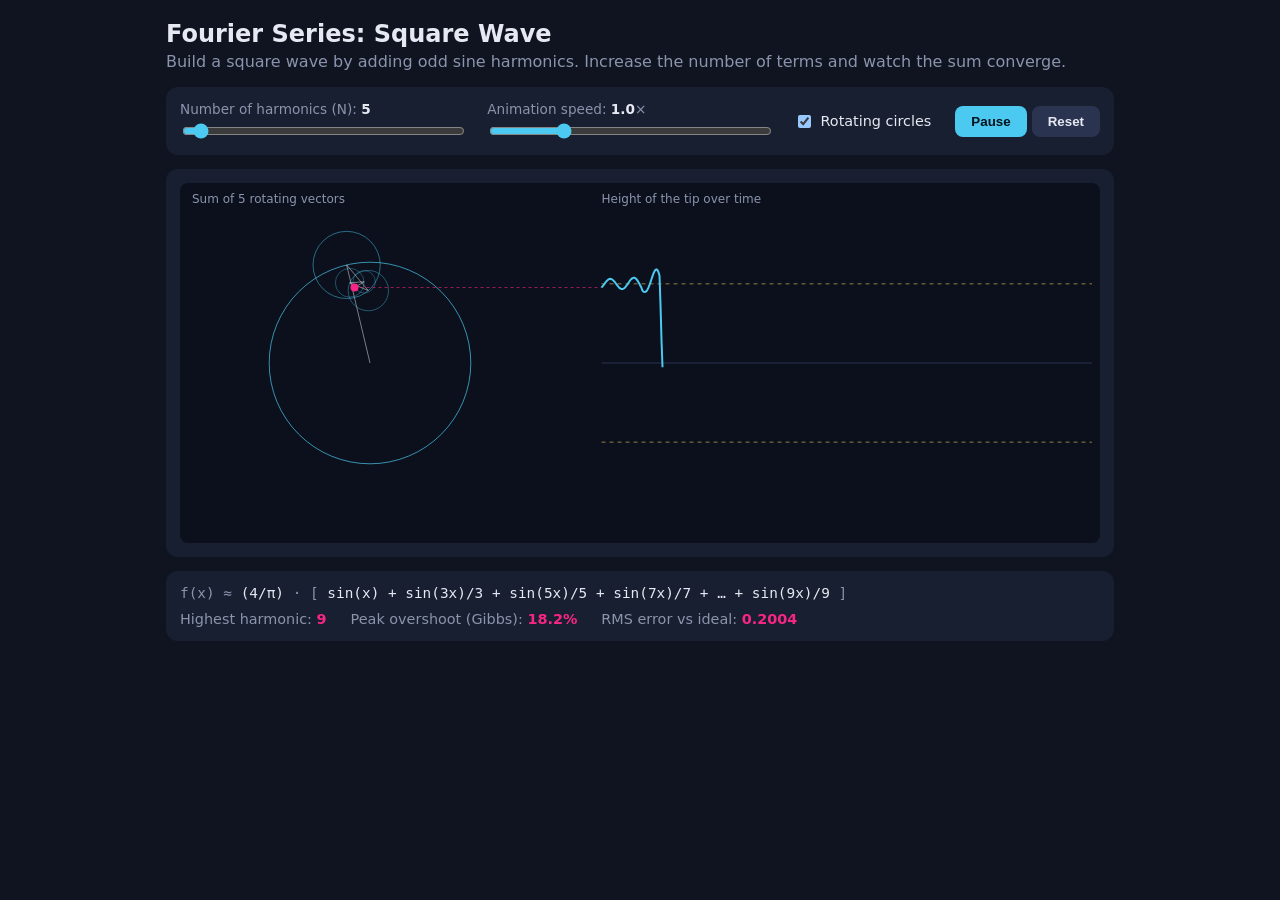
==== fourier.html @ dd46ed5b "Add files via upload" ====
<!DOCTYPE html>
<html lang="en">
<head>
<meta charset="UTF-8">
<meta name="viewport" content="width=device-width, initial-scale=1">
<title>Fourier Square Wave</title>
<style>
  :root {
    color-scheme: dark;
    --bg: #0f1420; --panel: #181f31; --text: #e6e9f2; --muted: #8b94ad;
    --accent: #4cc9f0; --accent2: #f72585; --grid: #2a3350; --ideal: #ffd166;
    --stage: #0b101c; --btn2: #2a3350; --btn-text: #04121a; --vec: 230,233,242; --ring: 76,201,240;
  }
  :root[data-theme="light"] {
    color-scheme: light;
    --bg: #f6f3ea; --panel: #ffffff; --text: #14183a; --muted: #566074;
    --accent: #0b7aa8; --accent2: #c0185f; --grid: #cfd4e2; --ideal: #a8730a;
    --stage: #fbfaf5; --btn2: #e3e6f0; --btn-text: #ffffff; --vec: 20,24,58; --ring: 11,122,168;
  }
  * { box-sizing: border-box; }
  body { margin: 0; background: var(--bg); color: var(--text);
    font-family: system-ui, -apple-system, "Segoe UI", Roboto, sans-serif; }
  .wrap { max-width: 980px; margin: 0 auto; padding: 20px 16px 40px; }
  h1 { font-size: 1.5rem; margin: 0 0 4px; }
  p.sub { color: var(--muted); margin: 0 0 16px; }
  .panel { background: var(--panel); border-radius: 12px; padding: 14px; margin-bottom: 14px; }
  canvas { width: 100%; display: block; border-radius: 8px; background: var(--stage); }
  .controls { display: flex; flex-wrap: wrap; gap: 16px 24px; align-items: center; }
  .ctl { display: flex; flex-direction: column; gap: 4px; min-width: 200px; flex: 1; }
  .ctl label { font-size: .85rem; color: var(--muted); }
  .ctl b { color: var(--text); }
  input[type=range] { width: 100%; accent-color: var(--accent); }
  .checks { display: flex; flex-wrap: wrap; gap: 14px; font-size: .9rem; }
  .checks label { display: flex; align-items: center; gap: 6px; cursor: pointer; }
  button { background: var(--accent); color: var(--btn-text); border: 0; border-radius: 8px;
    padding: 8px 16px; font-weight: 600; cursor: pointer; }
  button.secondary { background: var(--btn2); color: var(--text); }
  .formula { font-family: ui-monospace, Menlo, Consolas, monospace; font-size: .9rem;
    color: var(--muted); overflow-x: auto; white-space: nowrap; }
  .formula span { color: var(--text); }
  .stats { display: flex; gap: 24px; flex-wrap: wrap; font-size: .9rem; color: var(--muted); }
  .stats b { color: var(--accent2); }
  .legend { display:flex; gap:16px; flex-wrap:wrap; font-size:.8rem; color:var(--muted); margin-top:8px; }
  .legend i { display:inline-block; width:14px; height:3px; margin-right:6px; vertical-align:middle; }
</style>
</head>
<body>
<div class="wrap">
  <h1>Fourier Series: Square Wave</h1>
  <p class="sub">Build a square wave by adding odd sine harmonics. Increase the number of terms and watch the sum converge.</p>

  <div class="panel">
    <div class="controls">
      <div class="ctl">
        <label>Number of harmonics (N): <b id="nVal">5</b></label>
        <input type="range" id="n" min="1" max="100" value="5">
      </div>
      <div class="ctl">
        <label>Animation speed: <b id="sVal">1.0</b>×</label>
        <input type="range" id="speed" min="0" max="4" step="0.1" value="1">
      </div>
      <div class="checks">
        <label><input type="checkbox" id="showCircles" checked> Rotating circles</label>
      </div>
      <div>
        <button id="play">Pause</button>
        <button id="reset" class="secondary">Reset</button>
      </div>
    </div>
  </div>

  <div class="panel">
    <canvas id="anim" height="360"></canvas>
  </div>


  <div class="panel">
    <div class="formula" id="formula"></div>
    <div class="stats" style="margin-top:10px">
      <span>Highest harmonic: <b id="hMax">–</b></span>
      <span>Peak overshoot (Gibbs): <b id="gibbs">–</b></span>
      <span>RMS error vs ideal: <b id="rms">–</b></span>
    </div>
  </div>
</div>

<script>
(function () {
  const $ = id => document.getElementById(id);
  const nSlider = $('n'), speedSlider = $('speed');
  const anim = $('anim');
  const actx = anim.getContext('2d');
  const css = getComputedStyle(document.documentElement);
  let cache = {};
  const C = k => cache[k] || (cache[k] = css.getPropertyValue(k).trim());
  const refreshColors = () => { cache = {}; };

  let N = 5, speed = 1, playing = true, t = 0, last = performance.now();
  let trace = [];

  function fit(canvas, ctx) {
    const dpr = window.devicePixelRatio || 1;
    const w = canvas.clientWidth, h = parseInt(canvas.getAttribute('height'));
    if (canvas.width !== Math.round(w * dpr) || canvas.height !== Math.round(h * dpr)) {
      canvas.width = Math.round(w * dpr); canvas.height = Math.round(h * dpr);
      trace = [];
    }
    ctx.setTransform(dpr, 0, 0, dpr, 0, 0);
    return { w, h };
  }

  // partial sum of square wave: (4/pi) * sum_{k=1..N} sin((2k-1)x)/(2k-1)
  function fs(x, n) {
    let s = 0;
    for (let k = 1; k <= n; k++) { const m = 2 * k - 1; s += Math.sin(m * x) / m; }
    return 4 / Math.PI * s;
  }
  const ideal = x => (Math.sin(x) >= 0 ? 1 : -1);

  function drawAnim() {
    const { w, h } = fit(anim, actx);
    const g = actx;
    g.clearRect(0, 0, w, h);
    const cy = h / 2, R = Math.min(h * 0.28, w * 0.14);
    const cx = Math.min(w * 0.22, 190);
    const waveX = cx + R * 1.9 + 40;
    const waveW = w - waveX - 16;

    // axes
    g.strokeStyle = C('--grid'); g.lineWidth = 1;
    g.beginPath(); g.moveTo(waveX, cy); g.lineTo(w - 8, cy); g.stroke();
    // Ideal square-wave levels (±1) sit at height `scale`; the first circle has radius 4/π · scale = R
    const scale = R * Math.PI / 4;
    g.strokeStyle = C('--ideal'); g.globalAlpha = .55;
    g.setLineDash([4, 4]);
    [-1, 1].forEach(v => { g.beginPath(); g.moveTo(waveX, cy - v * scale); g.lineTo(w - 8, cy - v * scale); g.stroke(); });
    g.setLineDash([]); g.globalAlpha = 1;

    let x = cx, y = cy;
    const showC = $('showCircles').checked;
    for (let k = 1; k <= N; k++) {
      const m = 2 * k - 1;
      const r = 4 / (Math.PI * m) * scale;
      const nx = x + r * Math.cos(m * t);
      const ny = y - r * Math.sin(m * t);
      if (showC) {
        g.strokeStyle = 'rgba(' + C('--ring') + ',' + Math.max(0.15, 0.7 / Math.sqrt(k)) + ')';
        g.lineWidth = 1;
        g.beginPath(); g.arc(x, y, r, 0, Math.PI * 2); g.stroke();
        g.strokeStyle = 'rgba(' + C('--vec') + ',.5)';
        g.beginPath(); g.moveTo(x, y); g.lineTo(nx, ny); g.stroke();
      }
      x = nx; y = ny;
    }
    // tip
    g.fillStyle = C('--accent2');
    g.beginPath(); g.arc(x, y, 4, 0, Math.PI * 2); g.fill();

    // connector
    g.strokeStyle = C('--accent2'); g.globalAlpha = .6; g.lineWidth = 1;
    g.setLineDash([3, 3]);
    g.beginPath(); g.moveTo(x, y); g.lineTo(waveX, y); g.stroke();
    g.setLineDash([]); g.globalAlpha = 1;

    // trace
    trace.unshift(y);
    const maxPts = Math.floor(waveW);
    if (trace.length > maxPts) trace.length = maxPts;
    g.strokeStyle = C('--accent'); g.lineWidth = 2;
    g.beginPath();
    trace.forEach((v, i) => { const px = waveX + i; i ? g.lineTo(px, v) : g.moveTo(px, v); });
    g.stroke();

    // labels
    g.fillStyle = C('--muted'); g.font = '12px system-ui';
    g.fillText('Sum of ' + N + ' rotating vectors', 12, 20);
    g.fillText('Height of the tip over time', waveX, 20);
  }

  function updateInfo() {
    $('nVal').textContent = N;
    $('hMax').textContent = (2 * N - 1) + (N === 1 ? ' (fundamental only)' : '');
    // overshoot and rms over (0, pi)
    let peak = 0, se = 0, cnt = 0;
    const M = 4000;
    for (let i = 1; i < M; i++) {
      const x = Math.PI * i / M;
      const v = fs(x, N);
      if (v > peak) peak = v;
      const e = v - 1; se += e * e; cnt++;
    }
    $('gibbs').textContent = ((peak - 1) * 100).toFixed(1) + '%';
    $('rms').textContent = Math.sqrt(se / cnt).toFixed(4);
    const terms = [];
    const show = Math.min(N, 4);
    for (let k = 1; k <= show; k++) {
      const m = 2 * k - 1;
      terms.push(m === 1 ? 'sin(x)' : 'sin(' + m + 'x)/' + m);
    }
    $('formula').innerHTML = 'f(x) ≈ <span>(4/π)</span> · [ <span>' + terms.join(' + ') +
      (N > show ? ' + … + sin(' + (2 * N - 1) + 'x)/' + (2 * N - 1) : '') + '</span> ]';
  }

  function frame(now) {
    const dt = (now - last) / 1000; last = now;
    if (playing) t += dt * speed * 1.6;
    drawAnim();
    requestAnimationFrame(frame);
  }

  nSlider.addEventListener('input', () => { N = +nSlider.value; trace = []; updateInfo(); });
  speedSlider.addEventListener('input', () => { speed = +speedSlider.value; $('sVal').textContent = speed.toFixed(1); });
  $('play').addEventListener('click', () => { playing = !playing; $('play').textContent = playing ? 'Pause' : 'Play'; });
  $('reset').addEventListener('click', () => { t = 0; trace = []; });
  window.addEventListener('resize', () => { trace = []; });

  window.__refreshFourierColors = refreshColors;
  updateInfo();
  requestAnimationFrame(frame);
})();

/* Theme sync: the portfolio page tells this lab whether it is light or dark. */
addEventListener('message', function (e) {
  if (e.source !== window.parent) return;
  var d = e.data;
  if (d && d.type === 'plotline-theme' && (d.theme === 'light' || d.theme === 'dark')) {
    document.documentElement.setAttribute('data-theme', d.theme);
    window.__refreshFourierColors && window.__refreshFourierColors();
  }
});
</script>
</body>
</html>
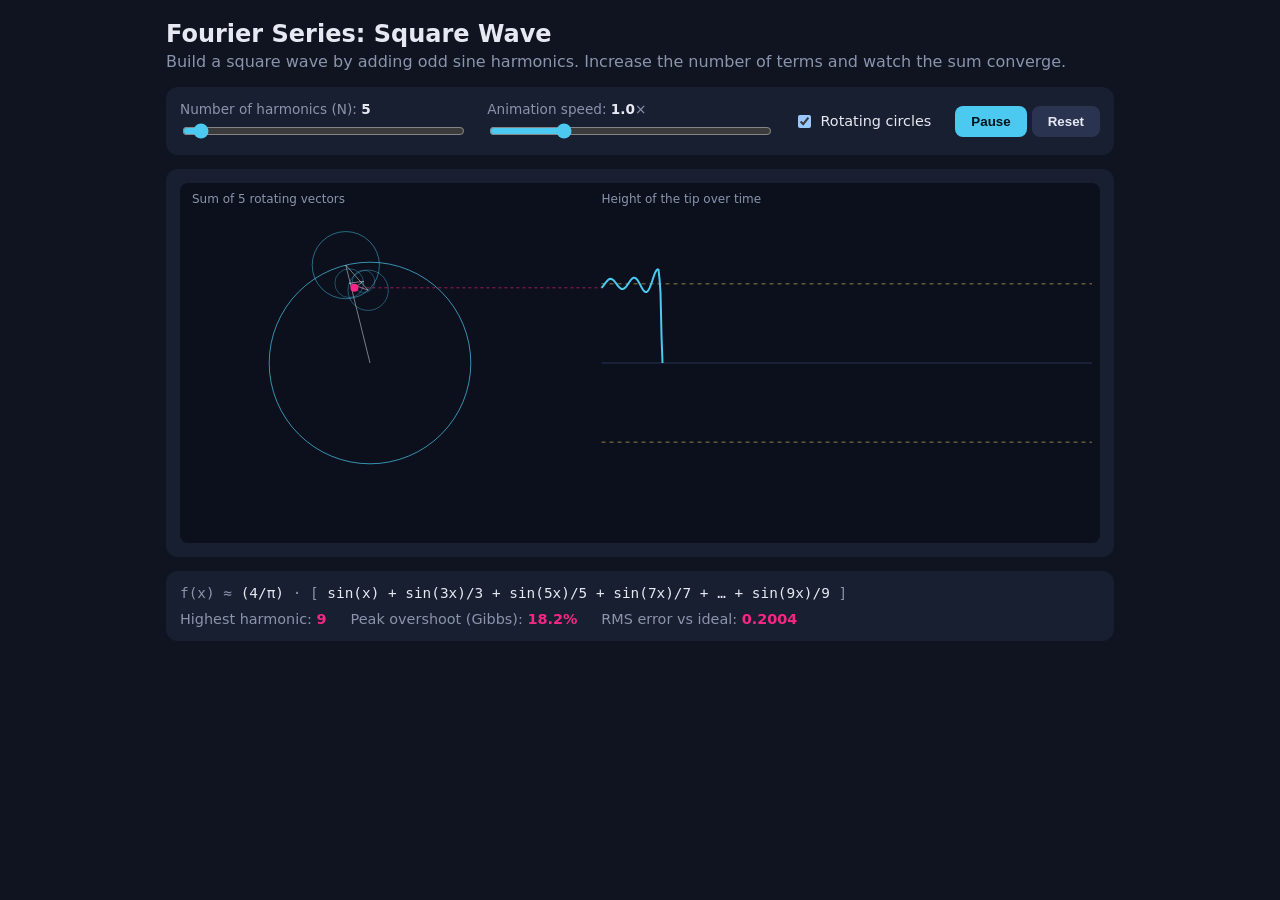
==== commit 1d3ac1cf: "Add files via upload" ====
--- a/fourier.html
+++ b/fourier.html
@@ -4,6 +4,7 @@
 <meta charset="UTF-8">
 <meta name="viewport" content="width=device-width, initial-scale=1">
 <title>Fourier Square Wave</title>
+<script>if (window.self !== window.top) document.documentElement.classList.add("embedded");</script>
 <style>
   :root {
     color-scheme: dark;
@@ -18,13 +19,14 @@
     --stage: #fbfaf5; --btn2: #e3e6f0; --btn-text: #ffffff; --vec: 20,24,58; --ring: 11,122,168;
   }
   * { box-sizing: border-box; }
+  html { overflow-x: hidden; -webkit-text-size-adjust: 100%; }
   body { margin: 0; background: var(--bg); color: var(--text);
     font-family: system-ui, -apple-system, "Segoe UI", Roboto, sans-serif; }
   .wrap { max-width: 980px; margin: 0 auto; padding: 20px 16px 40px; }
   h1 { font-size: 1.5rem; margin: 0 0 4px; }
   p.sub { color: var(--muted); margin: 0 0 16px; }
   .panel { background: var(--panel); border-radius: 12px; padding: 14px; margin-bottom: 14px; }
-  canvas { width: 100%; display: block; border-radius: 8px; background: var(--stage); }
+  canvas { width: 100%; height: 360px; display: block; border-radius: 8px; background: var(--stage); }
   .controls { display: flex; flex-wrap: wrap; gap: 16px 24px; align-items: center; }
   .ctl { display: flex; flex-direction: column; gap: 4px; min-width: 200px; flex: 1; }
   .ctl label { font-size: .85rem; color: var(--muted); }
@@ -42,6 +44,11 @@
   .stats b { color: var(--accent2); }
   .legend { display:flex; gap:16px; flex-wrap:wrap; font-size:.8rem; color:var(--muted); margin-top:8px; }
   .legend i { display:inline-block; width:14px; height:3px; margin-right:6px; vertical-align:middle; }
+  /* when shown inside the portfolio, the page supplies the title and the frame auto-sizes to this content */
+  html.embedded h1, html.embedded p.sub { display: none; }
+  html.embedded .wrap { padding: 12px 12px 4px; }
+  html.embedded body { background: transparent; }
+  @media (max-width: 560px) { .panel { padding: 12px; } .ctl { min-width: 100%; } .stats { gap: 6px 18px; } }
 </style>
 </head>
 <body>
@@ -100,13 +107,16 @@
 
   function fit(canvas, ctx) {
     const dpr = window.devicePixelRatio || 1;
-    const w = canvas.clientWidth, h = parseInt(canvas.getAttribute('height'));
-    if (canvas.width !== Math.round(w * dpr) || canvas.height !== Math.round(h * dpr)) {
+    const w = Math.round(canvas.getBoundingClientRect().width) || canvas.clientWidth, h = w < 560 ? 300 : 360;
+    // only resize the bitmap when the layout width really changed (>2px), so mobile
+    // address-bar / scrollbar jitter does not clear the canvas and the trace every frame
+    if (!canvas._w || Math.abs(canvas._w - w) > 2 || canvas._dpr !== dpr || canvas._h !== h) {
+      canvas._w = w; canvas._dpr = dpr; canvas._h = h; canvas.style.height = h + 'px';
       canvas.width = Math.round(w * dpr); canvas.height = Math.round(h * dpr);
       trace = [];
     }
-    ctx.setTransform(dpr, 0, 0, dpr, 0, 0);
-    return { w, h };
+    ctx.setTransform(canvas.width / canvas._w, 0, 0, canvas.height / h, 0, 0);
+    return { w: canvas._w, h };
   }
 
   // partial sum of square wave: (4/pi) * sum_{k=1..N} sin((2k-1)x)/(2k-1)
@@ -121,9 +131,10 @@
     const { w, h } = fit(anim, actx);
     const g = actx;
     g.clearRect(0, 0, w, h);
-    const cy = h / 2, R = Math.min(h * 0.28, w * 0.14);
-    const cx = Math.min(w * 0.22, 190);
-    const waveX = cx + R * 1.9 + 40;
+    const compact = w < 560;   // phones: smaller circle so the wave trace gets most of the width
+    const cy = h / 2, R = compact ? Math.min(h * 0.26, w * 0.1) : Math.min(h * 0.28, w * 0.14);
+    const cx = compact ? R * 1.25 + 6 : Math.min(w * 0.22, 190);
+    const waveX = cx + R * 1.9 + (compact ? 14 : 40);
     const waveW = w - waveX - 16;
 
     // axes
@@ -173,8 +184,8 @@
 
     // labels
     g.fillStyle = C('--muted'); g.font = '12px system-ui';
-    g.fillText('Sum of ' + N + ' rotating vectors', 12, 20);
-    g.fillText('Height of the tip over time', waveX, 20);
+    g.fillText(compact ? N + ' vectors' : 'Sum of ' + N + ' rotating vectors', 12, 20);
+    g.fillText(compact ? 'Tip height over time' : 'Height of the tip over time', waveX, 20);
   }
 
   function updateInfo() {
@@ -201,22 +212,41 @@
       (N > show ? ' + … + sin(' + (2 * N - 1) + 'x)/' + (2 * N - 1) : '') + '</span> ]';
   }
 
+  // The loop sleeps while the canvas is off-screen or the tab is hidden (saves battery on phones).
+  let visible = true, rafId = 0;
   function frame(now) {
-    const dt = (now - last) / 1000; last = now;
+    rafId = 0;
+    if (!visible || document.hidden) { last = now; return; }
+    const dt = Math.max(0, Math.min((now - last) / 1000, 0.1)); last = now;
     if (playing) t += dt * speed * 1.6;
     drawAnim();
-    requestAnimationFrame(frame);
-  }
+    rafId = requestAnimationFrame(frame);
+  }
+  function wake() {
+    if (!rafId && visible && !document.hidden) { last = performance.now(); rafId = requestAnimationFrame(frame); }
+  }
+  if ('IntersectionObserver' in window) {
+    new IntersectionObserver(es => { visible = es[es.length - 1].isIntersecting; wake(); }).observe(anim);
+  }
+  document.addEventListener('visibilitychange', wake);
 
   nSlider.addEventListener('input', () => { N = +nSlider.value; trace = []; updateInfo(); });
   speedSlider.addEventListener('input', () => { speed = +speedSlider.value; $('sVal').textContent = speed.toFixed(1); });
   $('play').addEventListener('click', () => { playing = !playing; $('play').textContent = playing ? 'Pause' : 'Play'; });
   $('reset').addEventListener('click', () => { t = 0; trace = []; });
-  window.addEventListener('resize', () => { trace = []; });
+  
 
   window.__refreshFourierColors = refreshColors;
   updateInfo();
-  requestAnimationFrame(frame);
+  wake();
+
+  // Tell the portfolio page how tall this content is so the frame fits exactly (no inner scrollbar on phones).
+  if (document.documentElement.classList.contains('embedded') && 'ResizeObserver' in window) {
+    const wrap = document.querySelector('.wrap');
+    const report = () => { try { parent.postMessage({ type: 'plotline-height', height: Math.ceil(wrap.getBoundingClientRect().height) + 2 }, '*'); } catch (e) {} };
+    new ResizeObserver(report).observe(wrap);
+    addEventListener('load', report);
+  }
 })();
 
 /* Theme sync: the portfolio page tells this lab whether it is light or dark. */
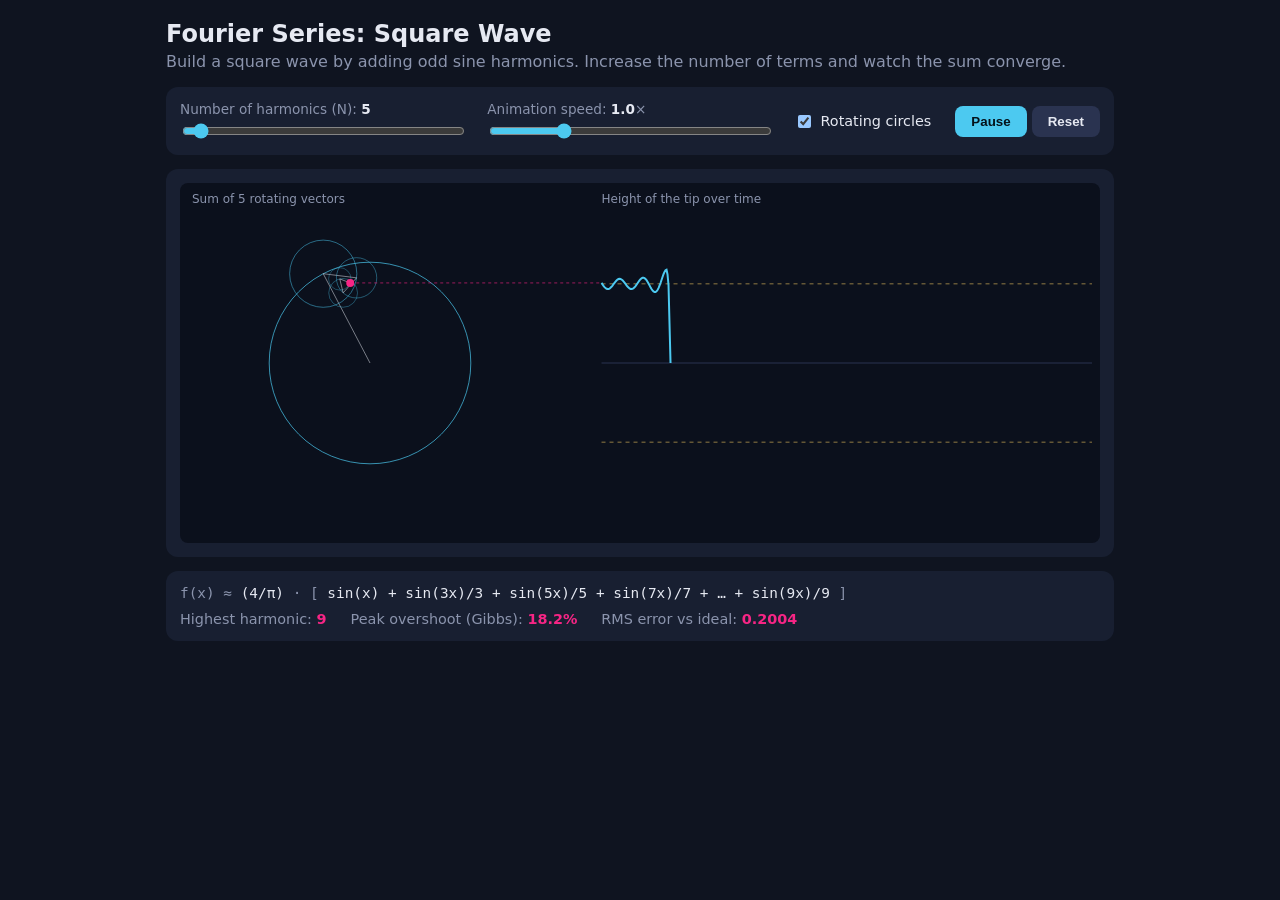
==== commit d3c73258: "Add files via upload" ====
--- a/fourier.html
+++ b/fourier.html
@@ -2,6 +2,7 @@
 <html lang="en">
 <head>
 <meta charset="UTF-8">
+<script>try{var s=localStorage.getItem("theme"),e=self!==top;if(s==="light"||s==="dark"||e)document.documentElement.setAttribute("data-theme",s==="light"?"light":"dark")}catch(x){}</script>
 <meta name="viewport" content="width=device-width, initial-scale=1">
 <title>Fourier Square Wave</title>
 <script>if (window.self !== window.top) document.documentElement.classList.add("embedded");</script>
